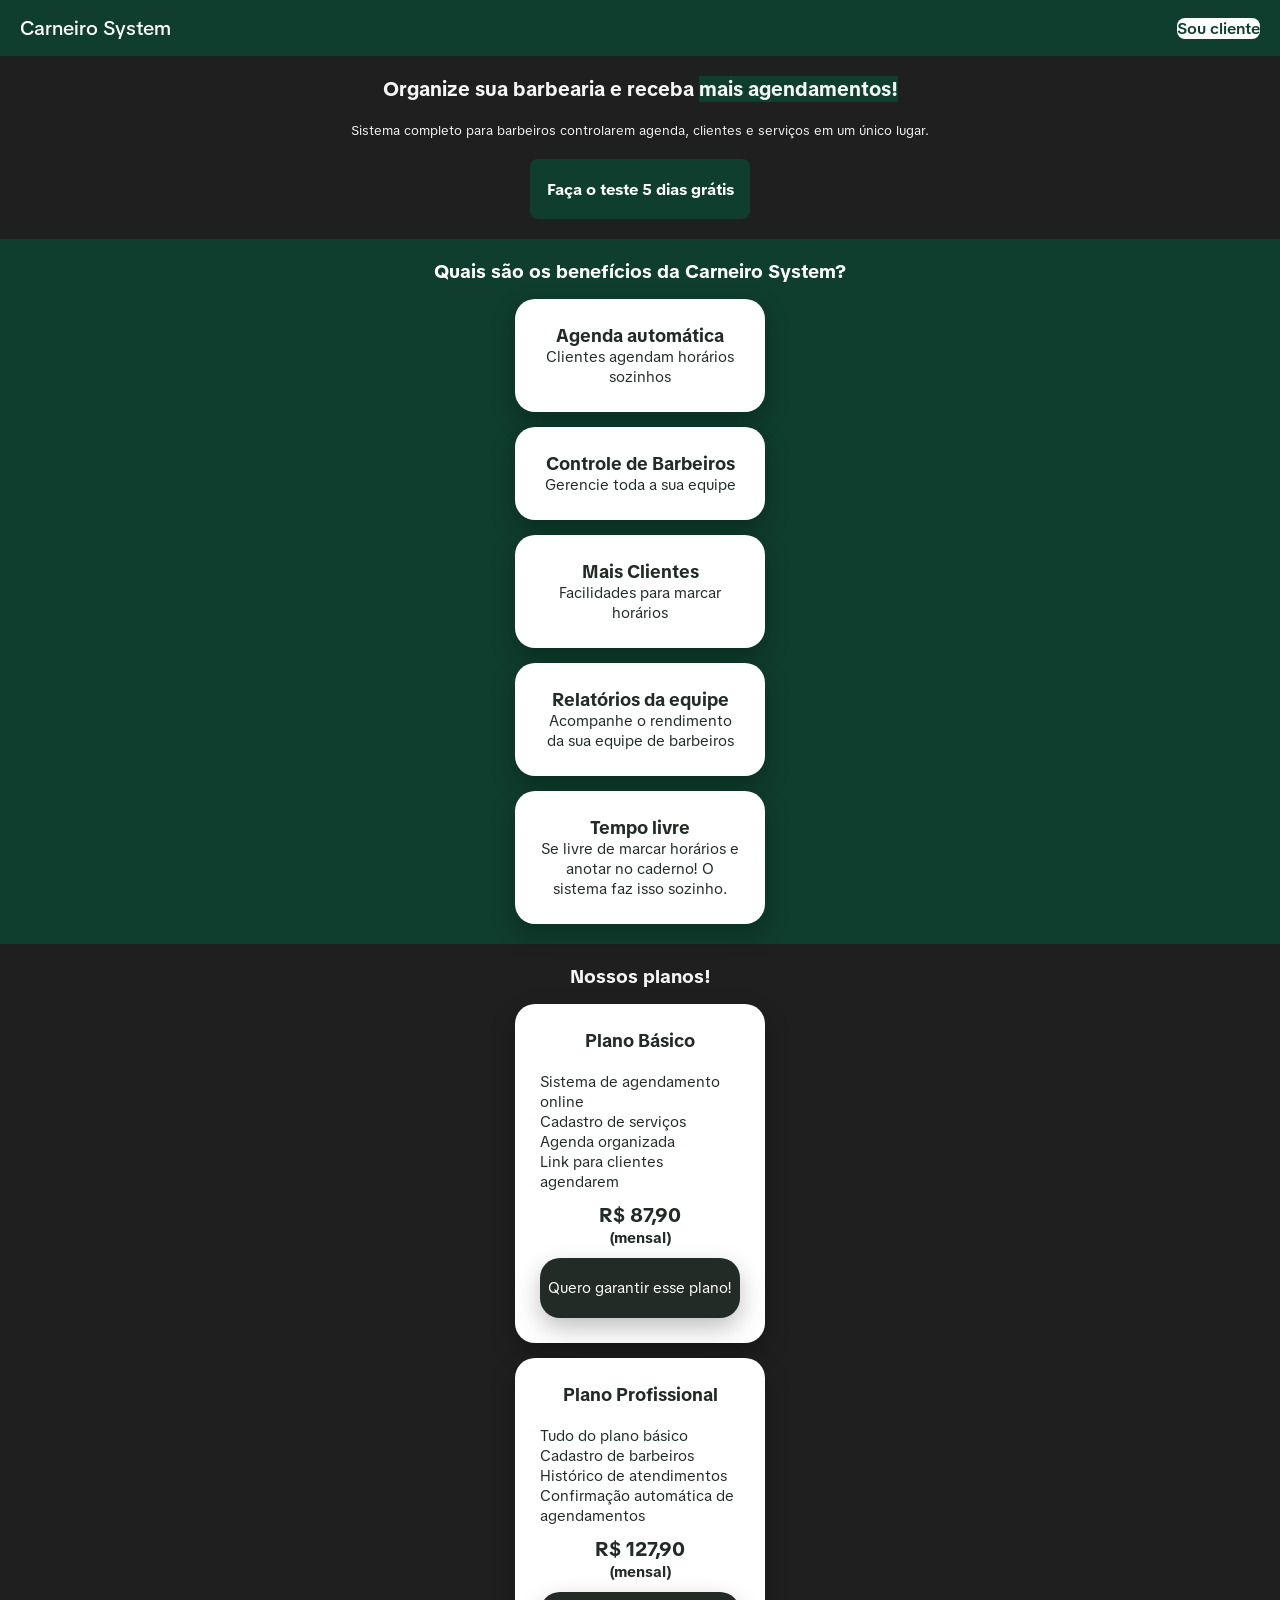
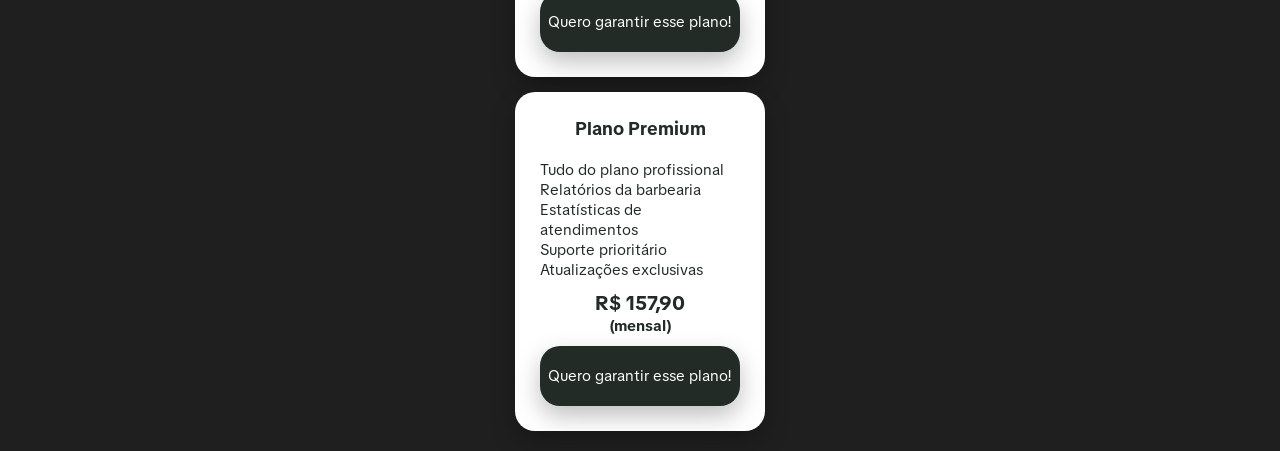
==== index.html @ 97f92b59 "Add files via upload" ====
<!--***************************************************************************************
    LANDING PAGE - TELA PRINCIPAL DO SISTEMA PARA VENDAS E APRESENTAÇÃO DO PRODUTO
*******************************************************************************************-->

<!DOCTYPE html>
<html lang="pt-br">
<head>
    <meta charset="UTF-8">
    <meta name="viewport" content="width=device-width, initial-scale=1.0">
    <link href="https://fonts.googleapis.com/css2?family=TikTok+Sans:opsz,wght@12..36,300..900&display=swap" rel="stylesheet">
    <link rel="stylesheet" href="css/index/index.css">
    <link rel="stylesheet" href="css/index/planos.css">
    <link href="https://fonts.googleapis.com/css2?family=Material+Symbols+Outlined" rel="stylesheet">
    <title>Carneiro System</title>
</head>
<body>

<header>
    <div class="nav-bar">

        <div class="logo">
            Carneiro System
        </div>
        <a href="#" class="btn-cliente">Sou cliente</a>
    </div>
</header>



<section class="principal">
    <div class="txt-principal">
        <h1>
            Organize sua barbearia e receba <strong>mais agendamentos!</strong>
        </h1>
        <p class="txt-sec">
            Sistema completo para barbeiros controlarem agenda, clientes e serviços em um único lugar.
        </p>
        <div class="btn-comecar">
            <a href="https://wa.me/5562981956642?text=Gostaria%20de%20fazer%20o%20teste%20de%205%20dias%20grátis!
"><strong>Faça o teste 5 dias grátis</strong></a>
        </div>
    </div>
</section>
    
<section class="container-cards">
    <h3 class="txt-beneficios">Quais são os benefícios da <strong>Carneiro System?</strong></h3>
    <div class="card-beneficios">
        <h3>Agenda automática</h3>
        <p>Clientes agendam horários sozinhos</p>
    </div>

    <div class="card-beneficios">
        <h3>Controle de Barbeiros</h3>
        <p>Gerencie toda a sua equipe</p>
    </div>

    <div class="card-beneficios">
        <h3>Mais Clientes</h3>
        <p>Facilidades para marcar horários</p>
    </div>

    <div class="card-beneficios">
        <h3>Relatórios da equipe</h3>
        <p>Acompanhe o rendimento da sua equipe de barbeiros</p>
    </div>

    <div class="card-beneficios">
        <h3>Tempo livre</h3>
        <p>Se livre de marcar horários e anotar no caderno! O sistema faz isso sozinho.</p>
    </div>


</section>

<section class="container-planos">
    <h3 class="titulo-planos">Nossos planos!</h3>
    <div class="plano-basico">
        
      <h3 class="titulo-card-planos">Plano Básico</h3>
      
      <p> Sistema de agendamento online</p>
      <p>Cadastro de serviços</p>
      <p>Agenda organizada</p>
      <p>Link para clientes agendarem</p>  
      <h4 class="valor">R$ 87,90 <p class="mensal">(mensal)</p></h4>

      <div class="btn-mensagem">
            <a href="https://wa.me/5562981956642?text=Gostaria%20de%20fazer%20o%20teste%20de%205%20dias%20grátis!">
                Quero garantir esse plano!</a>
        </div>
    </div>
    
    <div class="plano-profissional">
      <h3 class="titulo-card-planos">Plano Profissional</h3>
      <p>Tudo do plano básico</p>
      <p>Cadastro de barbeiros</p>
      <p>Histórico de atendimentos</p>
      <p>Confirmação automática de agendamentos</p>  
      <h4 class="valor">R$ 127,90 <p class="mensal">(mensal)</p></h4>

      <div class="btn-mensagem">
            <a href="https://wa.me/5562981956642?text=Gostaria%20de%20fazer%20o%20teste%20de%205%20dias%20grátis!">
                Quero garantir esse plano!</a>
        </div>
    </div>

    <div class="plano-premium">
        <h3 class="titulo-card-planos">Plano Premium</h3>
            <p>Tudo do plano profissional</p>
            <p>Relatórios da barbearia</p>
            <p>Estatísticas de atendimentos</p>
            <p>Suporte prioritário</p>
            <p>Atualizações exclusivas</p>  
        <h4 class="valor">R$ 157,90 <p class="mensal">(mensal)</p></h4>
        
        <div class="btn-mensagem">
            <a href="https://wa.me/5562981956642?text=Quero%20garantir%20o%20plano%20profissional!">
                Quero garantir esse plano!</a>
        </div>
        
    </div>

</section>

</body>
</html>
---- css/index/index.css ----
/* *************************************************************************************
    LANDING PAGE - TELA PRINCIPAL DO SISTEMA PARA VENDAS E APRESENTAÇÃO DO PRODUTO
****************************************************************************************** */

*{
    margin: 0;
    padding: 0;
    box-sizing: border-box;
    font-family: "TikTok Sans", sans-serif;
    
}

body{
    background-color:#0F0F0F ;
}
header{
    background:#0F3D2E;
    padding:15px 20px;
    
}

.nav-bar{
    display:flex;
    align-items:center;
    justify-content:space-between;
    gap: 30px;
}

.logo{
    color:white;
    font-size:20px;
    font-weight:500;
}

.btn-cliente{
    background:white;
    color:#0F3D2E;
    border-radius:8px;
    text-decoration:none;
    font-weight:600;
    cursor:pointer;
    transition:0.3s;
}

.btn-cliente:hover{
    transform:scale(1.05);
}


strong{
    background-color:#0F3D2E ;
}

.principal{ /* texto principal*/
    background-color: #1F1F1F;
    color: #F5F5F5;
    align-items: center;
    text-align: center;
    padding: 20px;
    font-size: 13px;
    
    
}

.txt-sec{ /* texto secundario*/
    padding: 20px;
}

.txt-beneficios{
    color: #ffffff;
    text-align: center;

}

.btn-comecar{
    height:60px;
    width:220px;
    border-radius:8px;
    background-color: #0F3D2E;
    color:#ffffff;
    display:flex;
    justify-content:center;
    align-items:center;
    margin:auto;
    font-size:16px;
    cursor:pointer;
    transition:0.3s;
}

a{
    text-decoration: none; /* PARA TIRAR A COR E O SUBLINHADO DO BOTAO */
    color: inherit;
    
}

.btn-comecar:hover{
    transform:scale(1.05);
}

.container-cards{
    background-color: #0F3D2E;
    padding: 20px;
    flex-direction: column;
    display: flex;
    gap: 15px;
}
.card-beneficios{
    
    padding: 25px;
    font-size: 15px;
    align-items: center;
    text-align: center;
    margin: auto;
    background-color: #ffffff;
    border-radius: 20px;
    width: 250px;
    color: #222b26;
    box-shadow:0 10px 25px rgba(0,0,0,0.25);
    transition:0.3s;
    
    
}
---- css/index/planos.css ----
*{
    margin: 0;
    padding: 0;
    box-sizing: border-box;
    font-family: "TikTok Sans", sans-serif;
    
}

.titulo-planos{
    text-align: center;
    color: #F5F5F5;
}

.container-planos{
    background-color: #1F1F1F;
    padding: 20px;
    flex-direction: column;
    display: flex;
    gap: 15px;
}

.plano-basico, .plano-profissional, .plano-premium{
    padding: 25px;
    font-size: 15px;
    align-items: center;
    text-align: left;
    margin: auto;
    background-color: #ffffff;
    border-radius: 20px;
    width: 250px;
    color: #222b26;
    box-shadow:0 10px 25px rgba(0,0,0,0.25);
    transition:0.3s;
}

.titulo-card-planos{
    text-align: center;
    padding: 0px 0px 20px;
}

.valor{
    padding: 10px;
    text-align: center;
    font-size: 20px;
}
.mensal{
    font-size: 15px;
}

.btn-mensagem{
    background-color: #222b26;
    box-shadow:0 10px 25px rgba(0,0,0,0.25);
    color: rgb(255, 255, 255);   
    height:60px;
    width:200px;
    border-radius:8px;
    display: flex;
    text-align: center;
    align-items: center;
    justify-content: center;
    border-radius: 20px;
    cursor:pointer;
    transition:0.3s;

}

.btn-mensagem:hover{
    transform:scale(1.05);
}
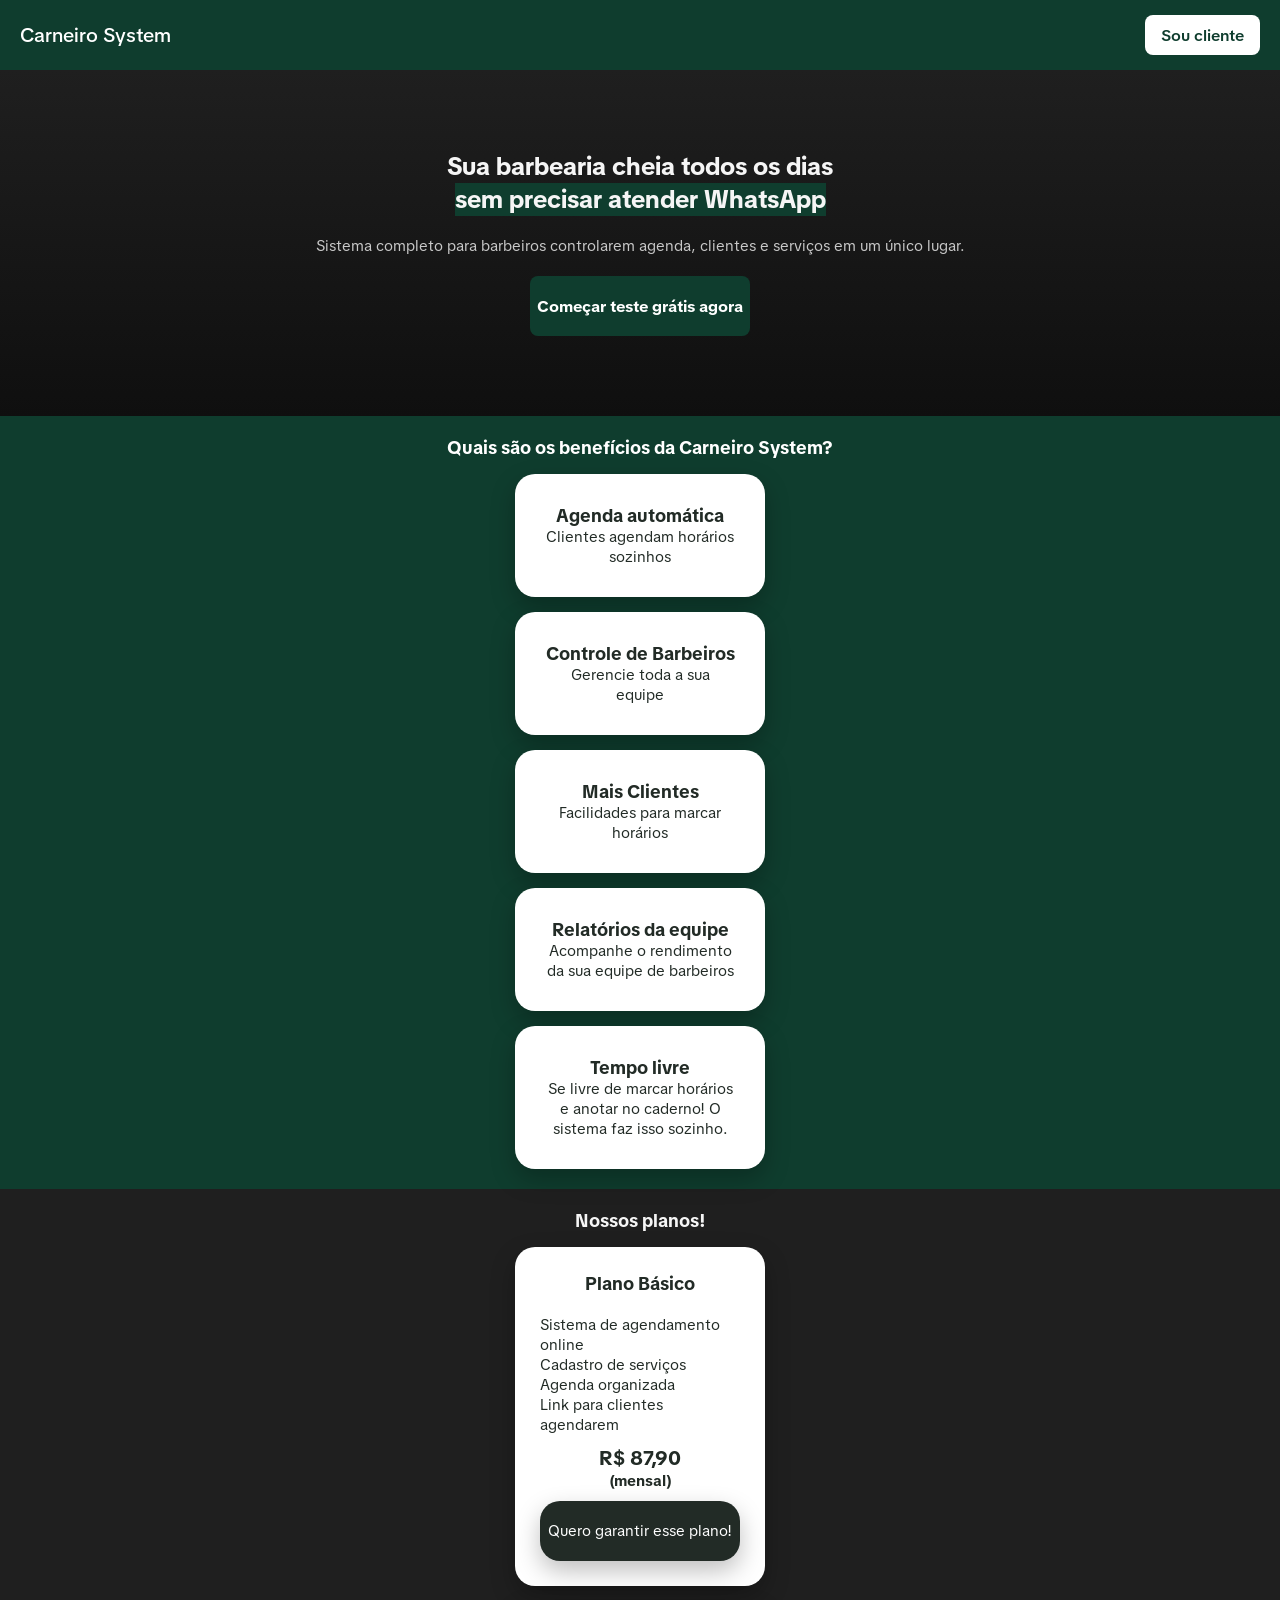
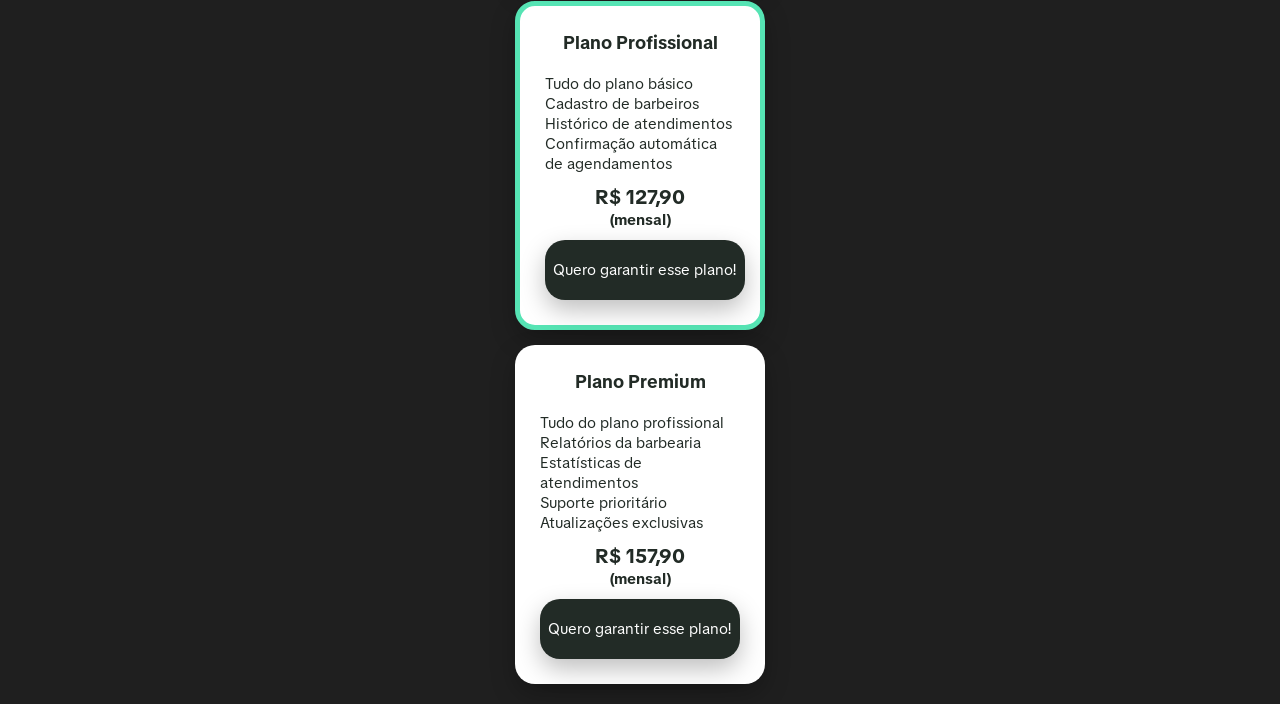
==== commit 94a15ec0: "Update index.html" ====
--- a/index.html
+++ b/index.html
@@ -21,7 +21,7 @@
         <div class="logo">
             Carneiro System
         </div>
-        <a href="#" class="btn-cliente">Sou cliente</a>
+        <a href="pages/login.html" class="btn-cliente">Sou cliente</a>
     </div>
 </header>
 
@@ -30,14 +30,14 @@
 <section class="principal">
     <div class="txt-principal">
         <h1>
-            Organize sua barbearia e receba <strong>mais agendamentos!</strong>
+            Sua barbearia cheia todos os dias <br><strong>sem precisar atender WhatsApp</strong>
         </h1>
         <p class="txt-sec">
             Sistema completo para barbeiros controlarem agenda, clientes e serviços em um único lugar.
         </p>
         <div class="btn-comecar">
             <a href="https://wa.me/5562981956642?text=Gostaria%20de%20fazer%20o%20teste%20de%205%20dias%20grátis!
-"><strong>Faça o teste 5 dias grátis</strong></a>
+"><strong>Começar teste grátis agora</strong></a>
         </div>
     </div>
 </section>
@@ -123,4 +123,4 @@
 </section>
 
 </body>
-</html>+</html>
--- a/css/index/index.css
+++ b/css/index/index.css
@@ -10,6 +10,10 @@
     
 }
 
+h1 { font-size: 25px; }
+h3 { font-size: 18px; }
+p { font-size: 15px; }
+
 body{
     background-color:#0F0F0F ;
 }
@@ -18,6 +22,7 @@
     padding:15px 20px;
     
 }
+
 
 .nav-bar{
     display:flex;
@@ -40,6 +45,11 @@
     font-weight:600;
     cursor:pointer;
     transition:0.3s;
+    width: 115px;
+    height: 40px;
+    align-items: center;
+    justify-content: center;
+    display: flex;
 }
 
 .btn-cliente:hover{
@@ -52,11 +62,11 @@
 }
 
 .principal{ /* texto principal*/
-    background-color: #1F1F1F;
+    background:linear-gradient(180deg, #1F1F1F, #0F0F0F);
     color: #F5F5F5;
     align-items: center;
     text-align: center;
-    padding: 20px;
+    padding: 80px 20px;
     font-size: 13px;
     
     
@@ -64,6 +74,8 @@
 
 .txt-sec{ /* texto secundario*/
     padding: 20px;
+    opacity: 0.8;
+    
 }
 
 .txt-beneficios{
@@ -106,7 +118,7 @@
 }
 .card-beneficios{
     
-    padding: 25px;
+    padding: 30px;
     font-size: 15px;
     align-items: center;
     text-align: center;
@@ -121,4 +133,13 @@
     
 }
 
+.card-beneficios:hover {
+    transform: translateY(-5px);
+}
 
+.plano-profissional {
+    
+    border: 5px solid #56e4b4;
+}
+
+
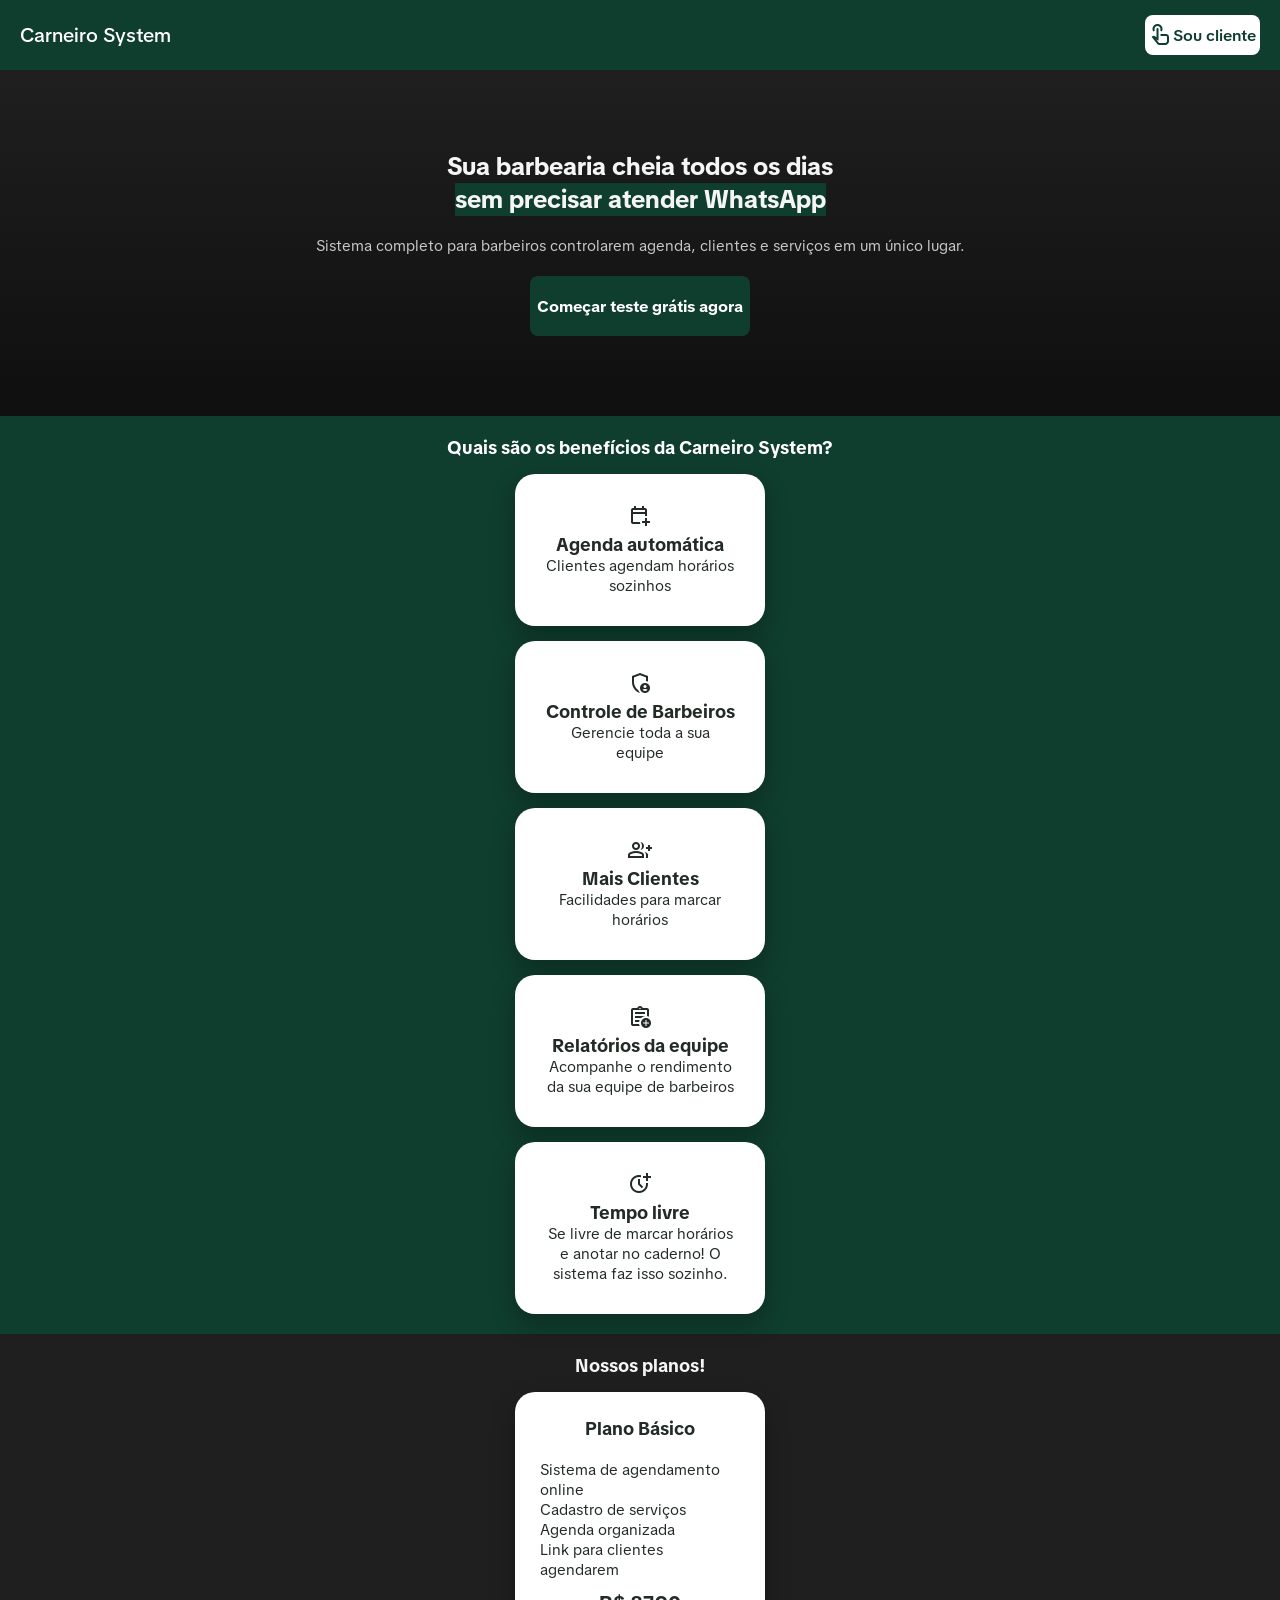
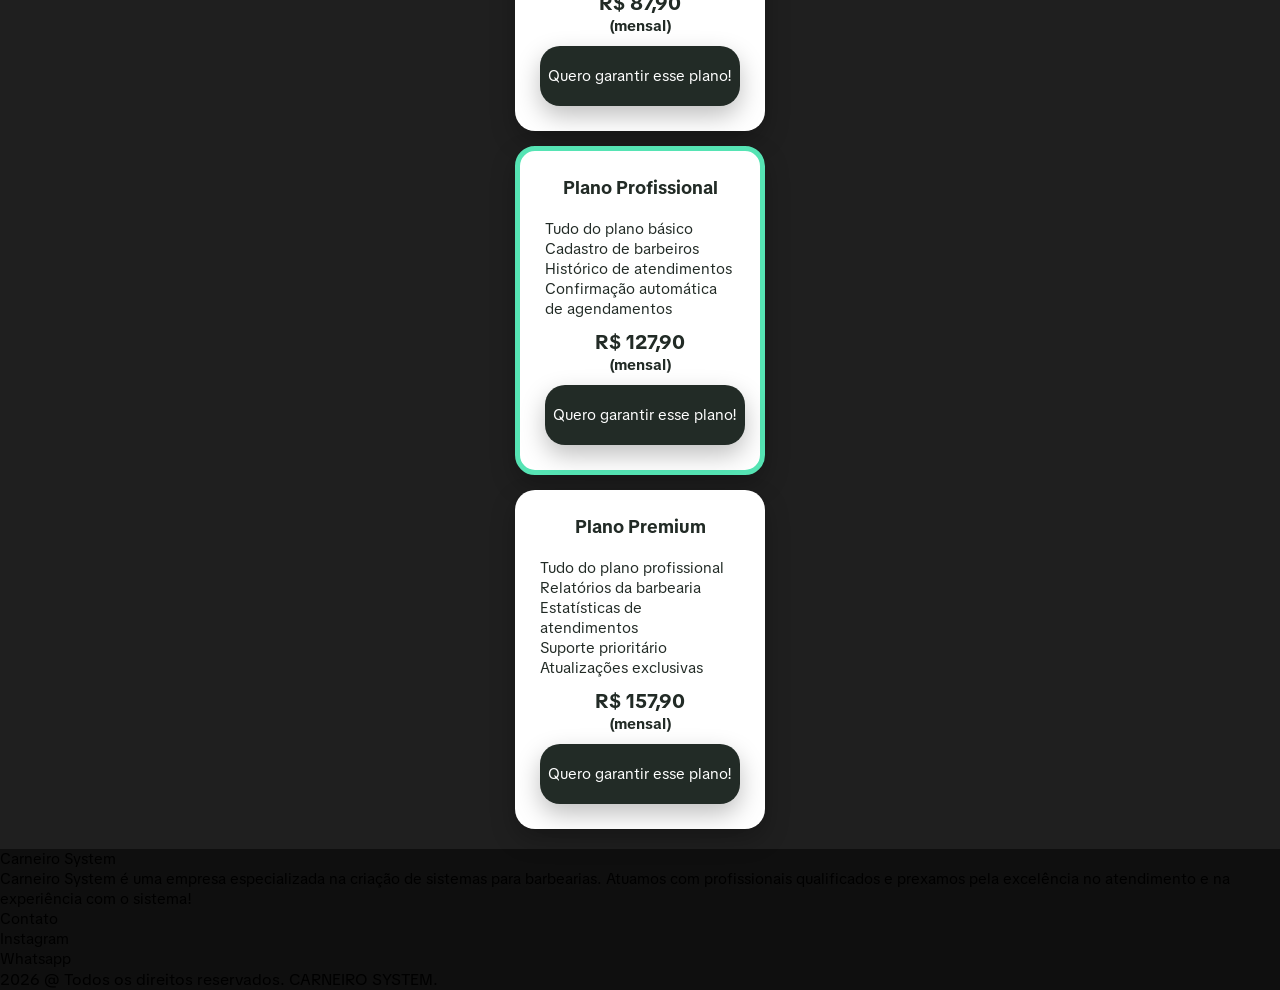
==== commit 813ccbe9: "Update index.html" ====
--- a/index.html
+++ b/index.html
@@ -21,7 +21,9 @@
         <div class="logo">
             Carneiro System
         </div>
-        <a href="pages/login.html" class="btn-cliente">Sou cliente</a>
+        <a href="pages/login.html" class="btn-cliente"> <span class="material-symbols-outlined"><span class="material-symbols-outlined">
+touch_app
+</span></span>Sou cliente</a>
     </div>
 </header>
 
@@ -45,26 +47,31 @@
 <section class="container-cards">
     <h3 class="txt-beneficios">Quais são os benefícios da <strong>Carneiro System?</strong></h3>
     <div class="card-beneficios">
+        <span class="material-symbols-outlined">calendar_add_on</span>
         <h3>Agenda automática</h3>
         <p>Clientes agendam horários sozinhos</p>
     </div>
 
     <div class="card-beneficios">
+        <span class="material-symbols-outlined">admin_panel_settings</span>
         <h3>Controle de Barbeiros</h3>
         <p>Gerencie toda a sua equipe</p>
     </div>
 
     <div class="card-beneficios">
+        <span class="material-symbols-outlined">group_add</span>
         <h3>Mais Clientes</h3>
         <p>Facilidades para marcar horários</p>
     </div>
 
     <div class="card-beneficios">
+        <span class="material-symbols-outlined">assignment_add</span>
         <h3>Relatórios da equipe</h3>
         <p>Acompanhe o rendimento da sua equipe de barbeiros</p>
     </div>
 
     <div class="card-beneficios">
+        <span class="material-symbols-outlined">more_time</span>
         <h3>Tempo livre</h3>
         <p>Se livre de marcar horários e anotar no caderno! O sistema faz isso sozinho.</p>
     </div>
@@ -122,5 +129,27 @@
 
 </section>
 
+<section class="finalizacao">    
+
+    <div class="encerramento">
+        <p>Carneiro System</p>
+        <p>Carneiro System é uma empresa especializada na criação de sistemas para barbearias. Atuamos com profissionais
+        qualificados e prexamos pela excelência no atendimento e na experiência com o sistema!</p>         
+    </div>
+
+    <div class="contato">
+        <p class="contato">Contato</p>
+        <p>Instagram</p>
+        <p>Whatsapp</p>
+       
+    </div>
+
+    <div class="direitos">
+        2026 @ Todos os direitos reservados. CARNEIRO SYSTEM.
+    </div>
+
+
+</section>
+
 </body>
 </html>
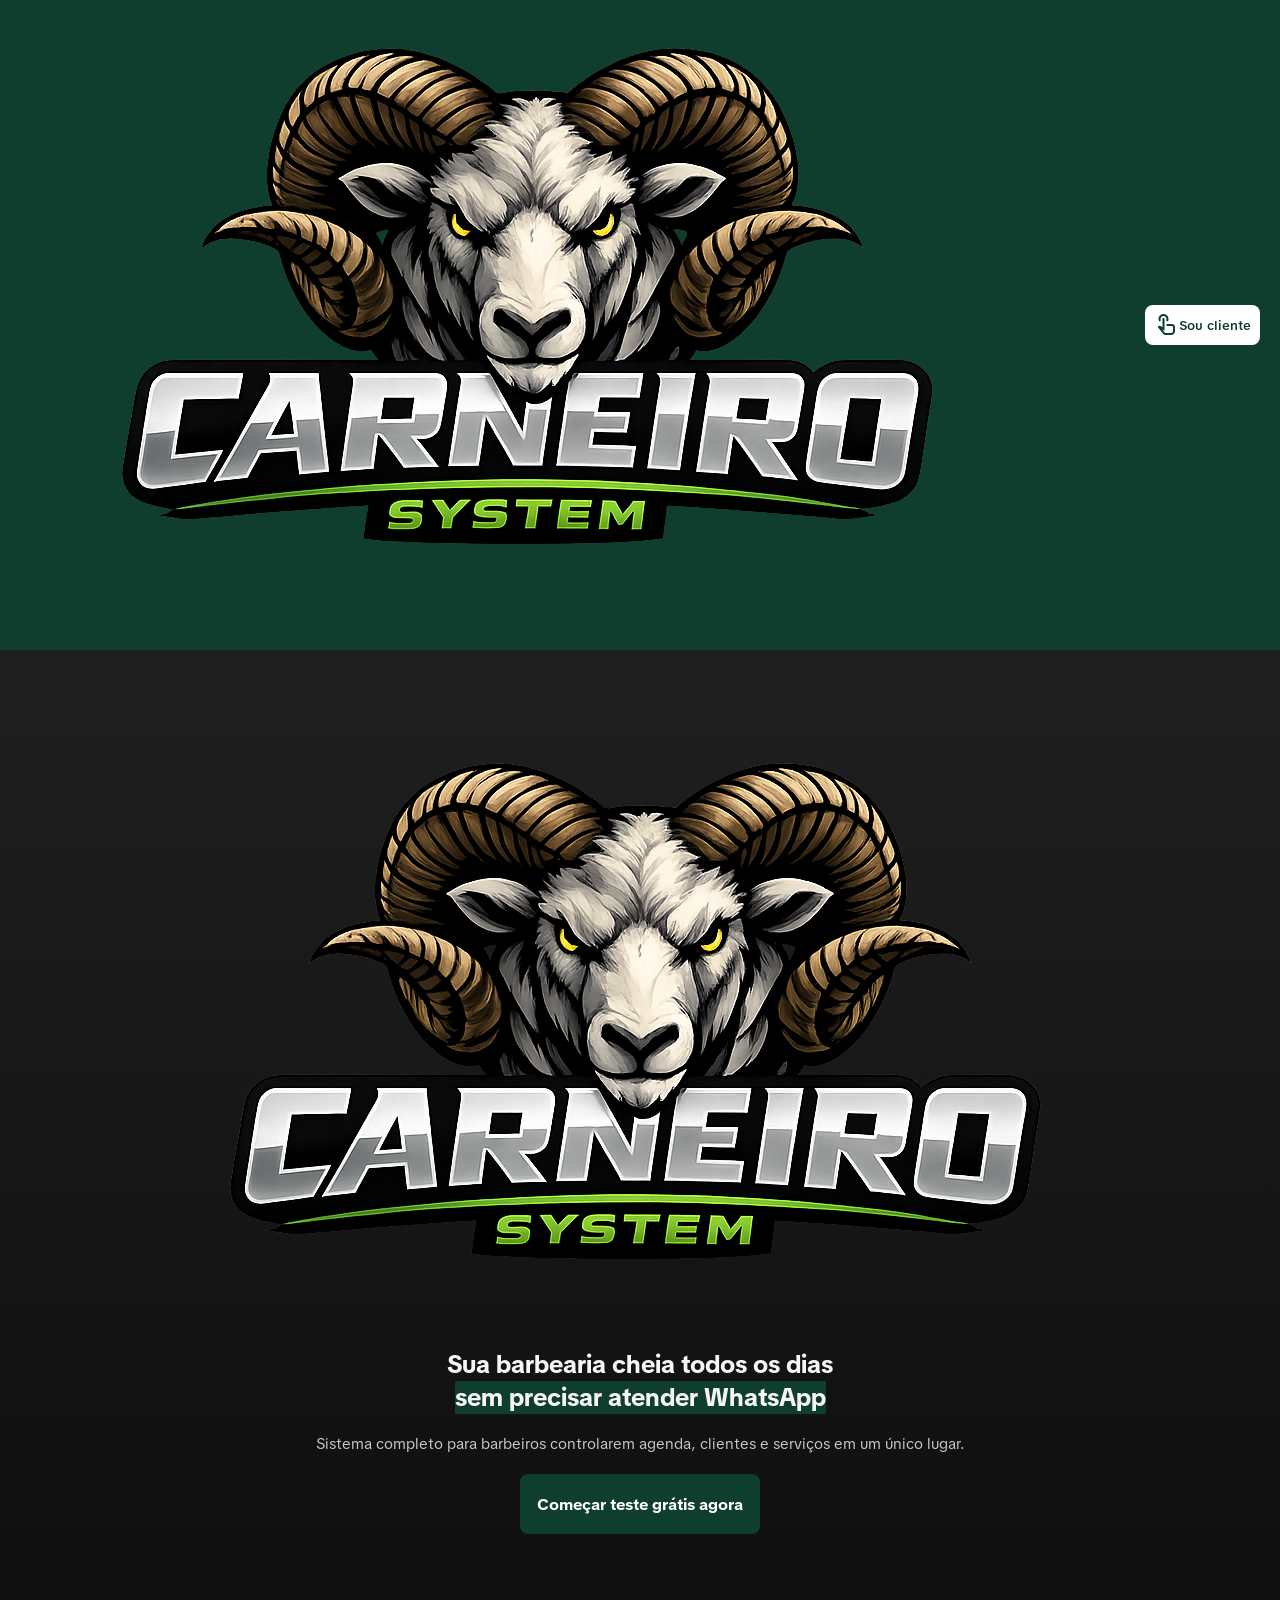
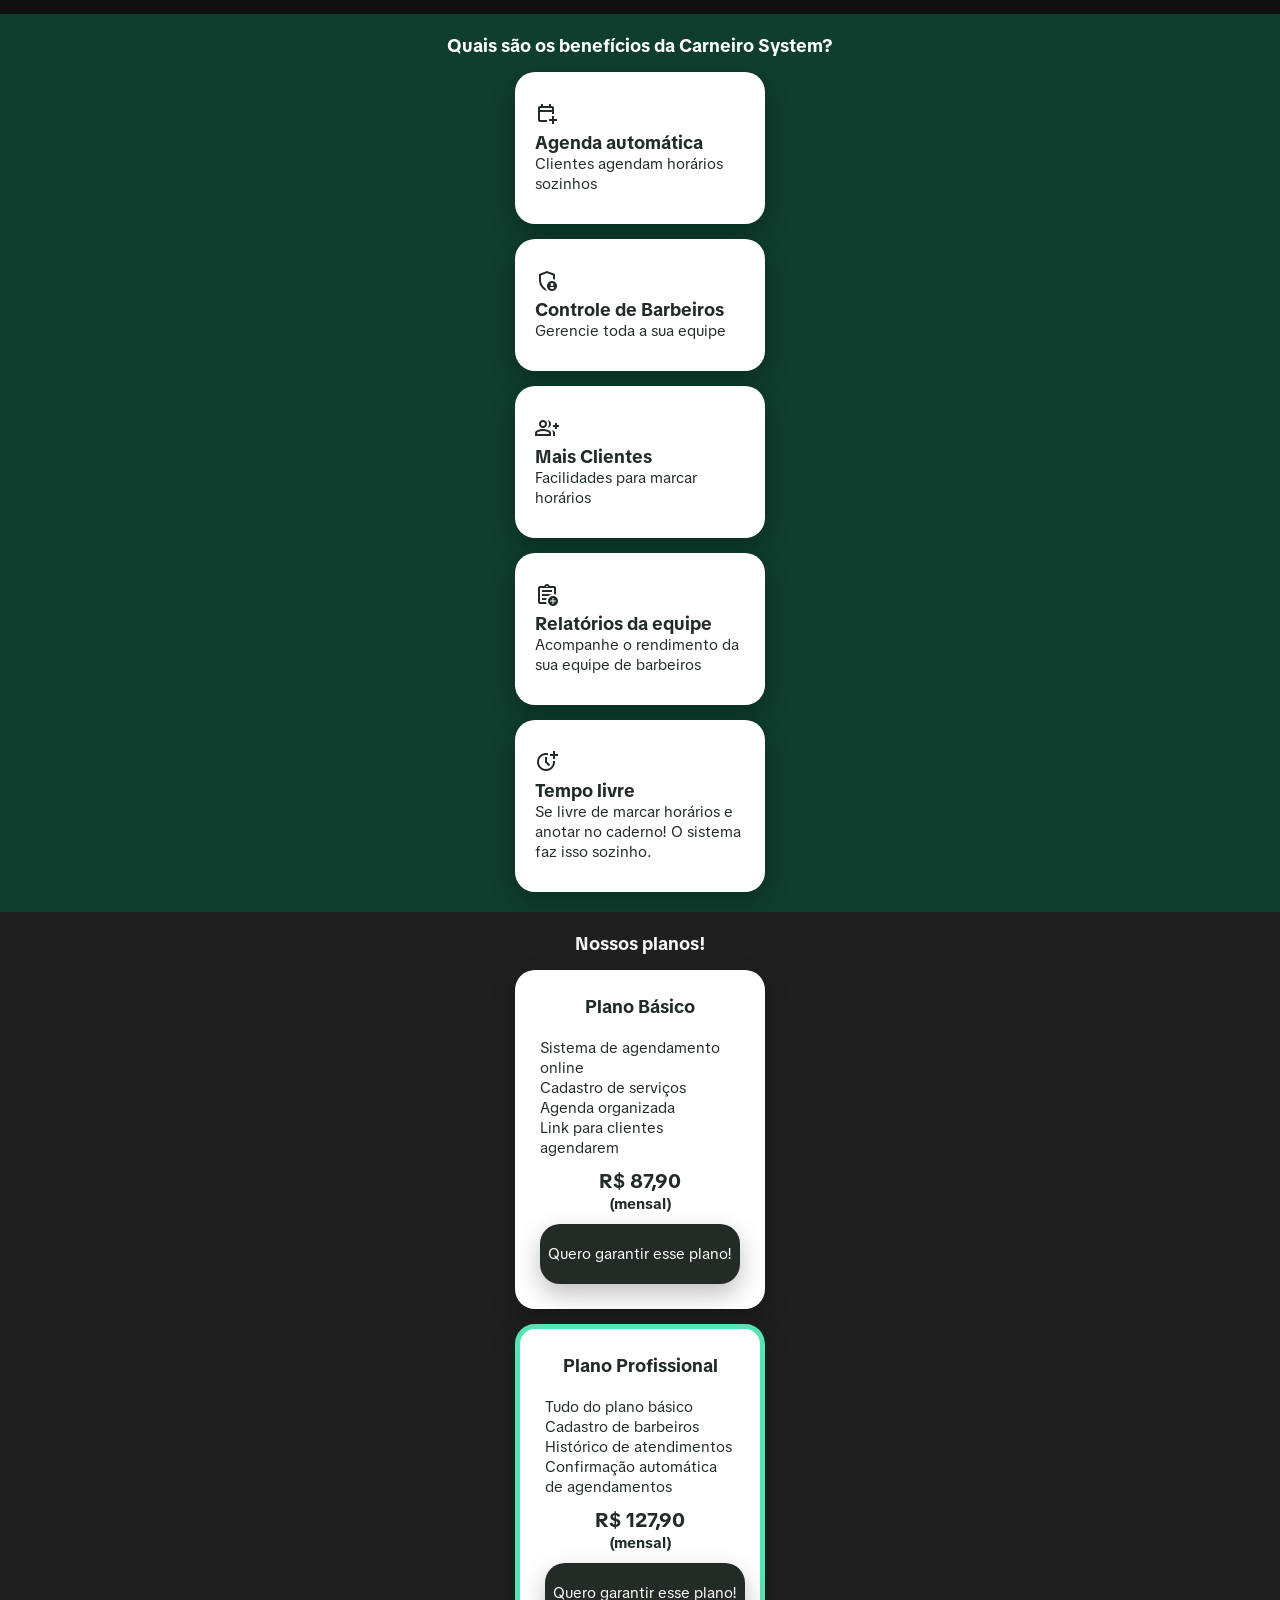
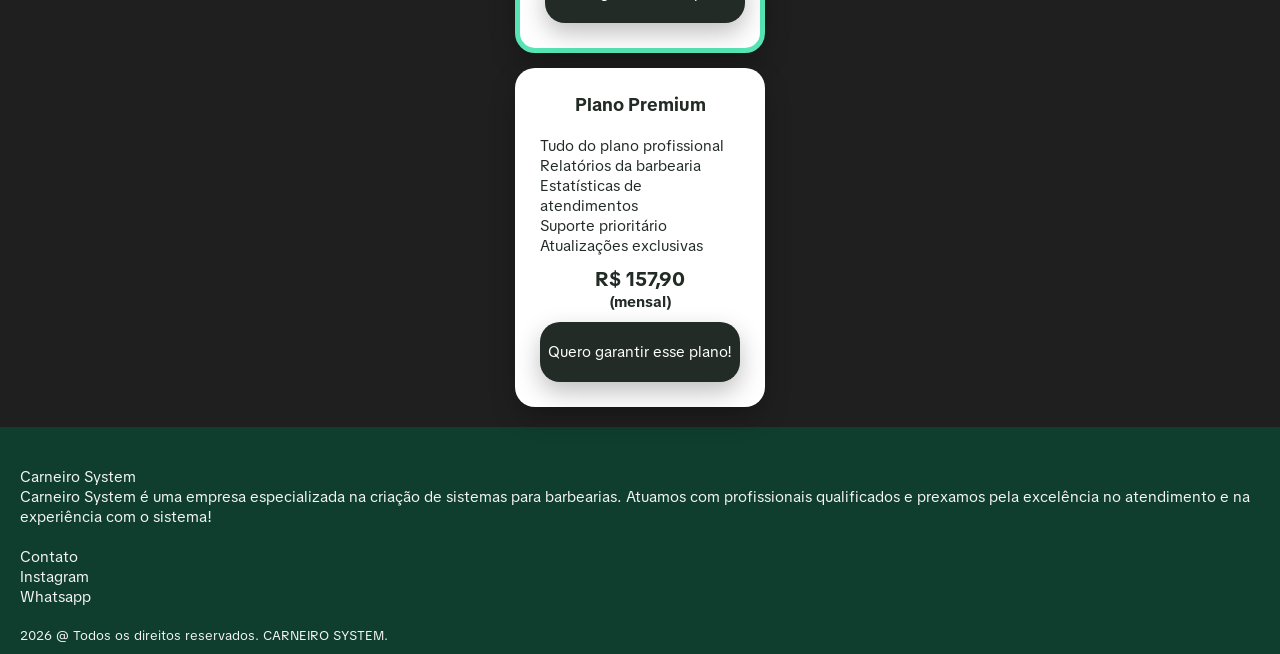
==== commit 0c2526bd: "Update index.html" ====
--- a/index.html
+++ b/index.html
@@ -19,7 +19,7 @@
     <div class="nav-bar">
 
         <div class="logo">
-            Carneiro System
+            <img class="logo" src="img/logo-sem-fundo.png" alt="">
         </div>
         <a href="pages/login.html" class="btn-cliente"> <span class="material-symbols-outlined"><span class="material-symbols-outlined">
 touch_app
@@ -28,9 +28,10 @@
 </header>
 
 
-
 <section class="principal">
     <div class="txt-principal">
+        <img class="logo-foto" src="img/logo-sem-fundo.png" alt="logo">
+
         <h1>
             Sua barbearia cheia todos os dias <br><strong>sem precisar atender WhatsApp</strong>
         </h1>
--- a/css/index/index.css
+++ b/css/index/index.css
@@ -43,6 +43,7 @@
     border-radius:8px;
     text-decoration:none;
     font-weight:600;
+    font-size: small;
     cursor:pointer;
     transition:0.3s;
     width: 115px;
@@ -86,7 +87,7 @@
 
 .btn-comecar{
     height:60px;
-    width:220px;
+    width:240px;
     border-radius:8px;
     background-color: #0F3D2E;
     color:#ffffff;
@@ -118,10 +119,10 @@
 }
 .card-beneficios{
     
-    padding: 30px;
+    padding: 30px 20px 30px 20px;
     font-size: 15px;
-    align-items: center;
-    text-align: center;
+    /*align-items: center;*/
+    text-align: left;
     margin: auto;
     background-color: #ffffff;
     border-radius: 20px;
@@ -142,4 +143,32 @@
     border: 5px solid #56e4b4;
 }
 
+.finalizacao{
+    background-color: #0F3D2E;
+    color: #F5F5F5;
+    padding: 20px 20px 10px 20px;
+    text-align: left;
+    font-size: small;
+    
+}
 
+.encerramento{    
+    text-align: left;
+    padding: 20px 0px 20px 0px;
+}
+
+.telefone{
+    background-color: #0F0F0F;
+    border-radius: 20px;
+    height: 50px;
+    align-items: center;
+    justify-content: center;
+    display: flex;
+}
+
+.direitos{
+    padding: 20px 0px 0px 0px;
+}
+
+
+
--- a/css/index/planos.css
+++ b/css/index/planos.css
@@ -33,6 +33,9 @@
     transition:0.3s;
 }
 
+.plano-profissional:hover{
+    transform: translateY(-5px);
+}
 .titulo-card-planos{
     text-align: center;
     padding: 0px 0px 20px;
@@ -66,4 +69,5 @@
 
 .btn-mensagem:hover{
     transform:scale(1.05);
-}+}
+
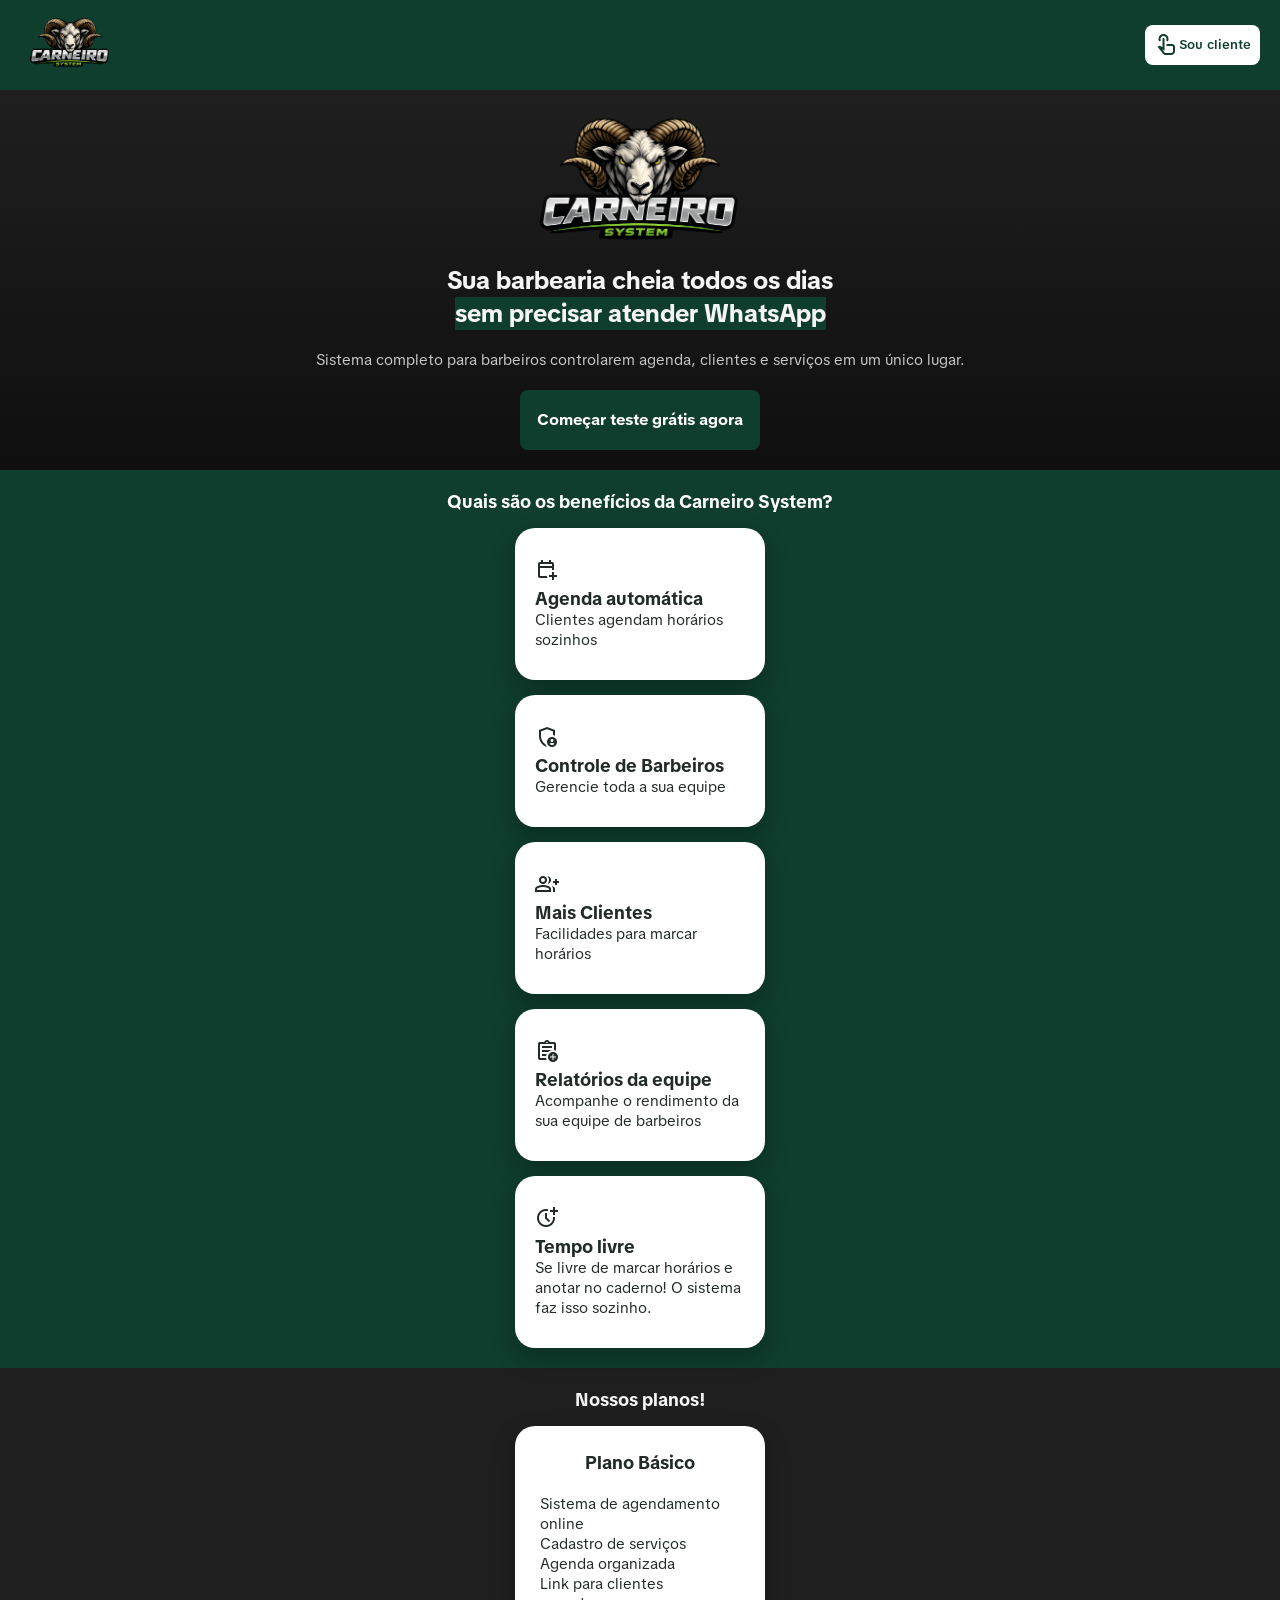
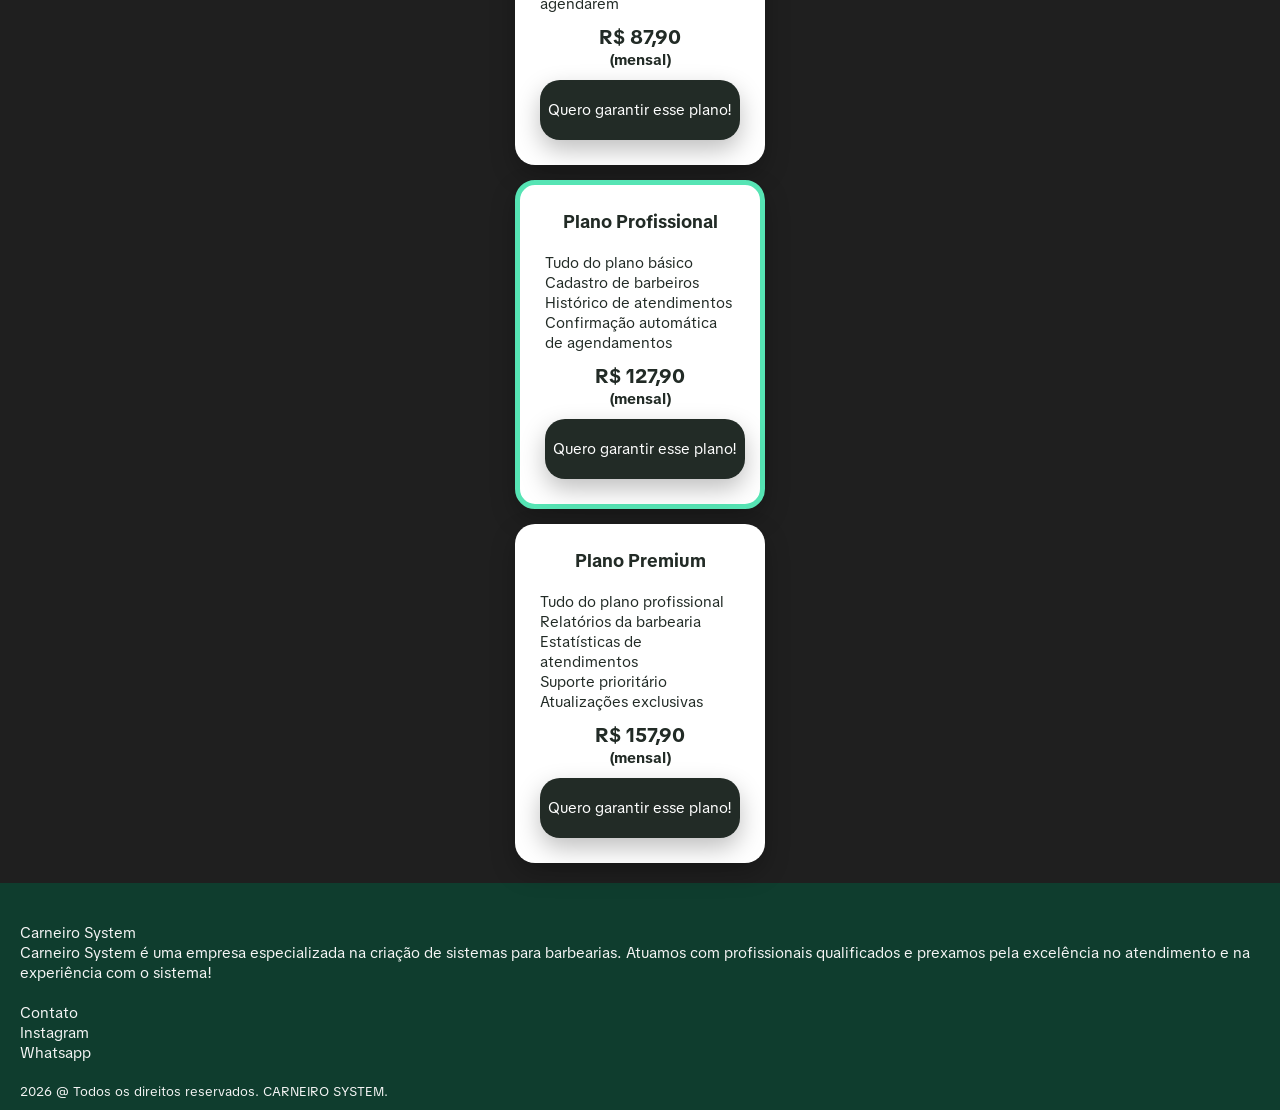
==== commit e580ed47: "Update index.html" ====
--- a/index.html
+++ b/index.html
@@ -133,13 +133,15 @@
 <section class="finalizacao">    
 
     <div class="encerramento">
-        <p>Carneiro System</p>
+        <p class="carneiro-system">Carneiro System</p>
+        <div class="linha"></div>
         <p>Carneiro System é uma empresa especializada na criação de sistemas para barbearias. Atuamos com profissionais
         qualificados e prexamos pela excelência no atendimento e na experiência com o sistema!</p>         
     </div>
 
     <div class="contato">
         <p class="contato">Contato</p>
+        <div class="linha"></div>
         <p>Instagram</p>
         <p>Whatsapp</p>
        
--- a/css/index/index.css
+++ b/css/index/index.css
@@ -67,7 +67,7 @@
     color: #F5F5F5;
     align-items: center;
     text-align: center;
-    padding: 80px 20px;
+    padding: 20px 20px;
     font-size: 13px;
     
     
@@ -170,5 +170,17 @@
     padding: 20px 0px 0px 0px;
 }
 
+.logo-foto{
+    width: 250px;
+    height: auto;
+    
+}
 
+.logo{
+    width: 100px;
+    height: auto;
+    justify-content: center;
+    display: flex;
+    align-items: center;
+}
 
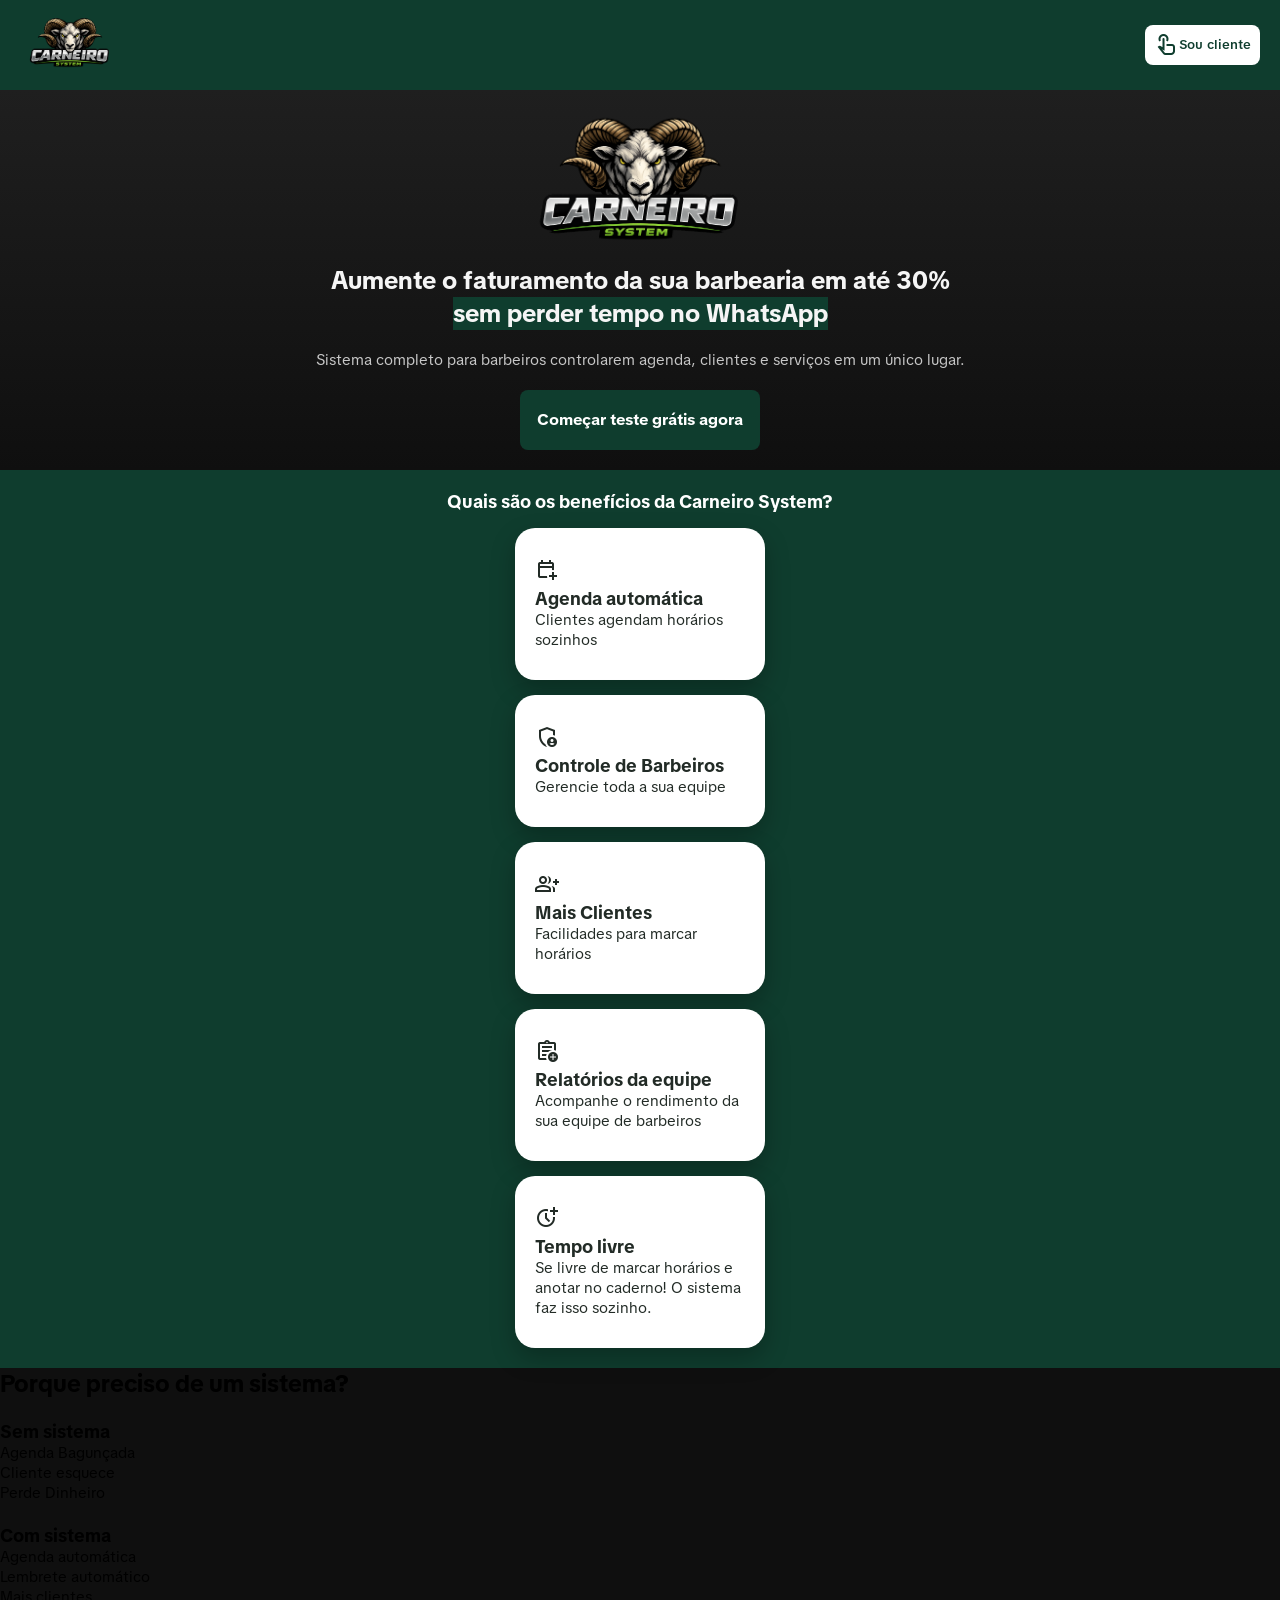
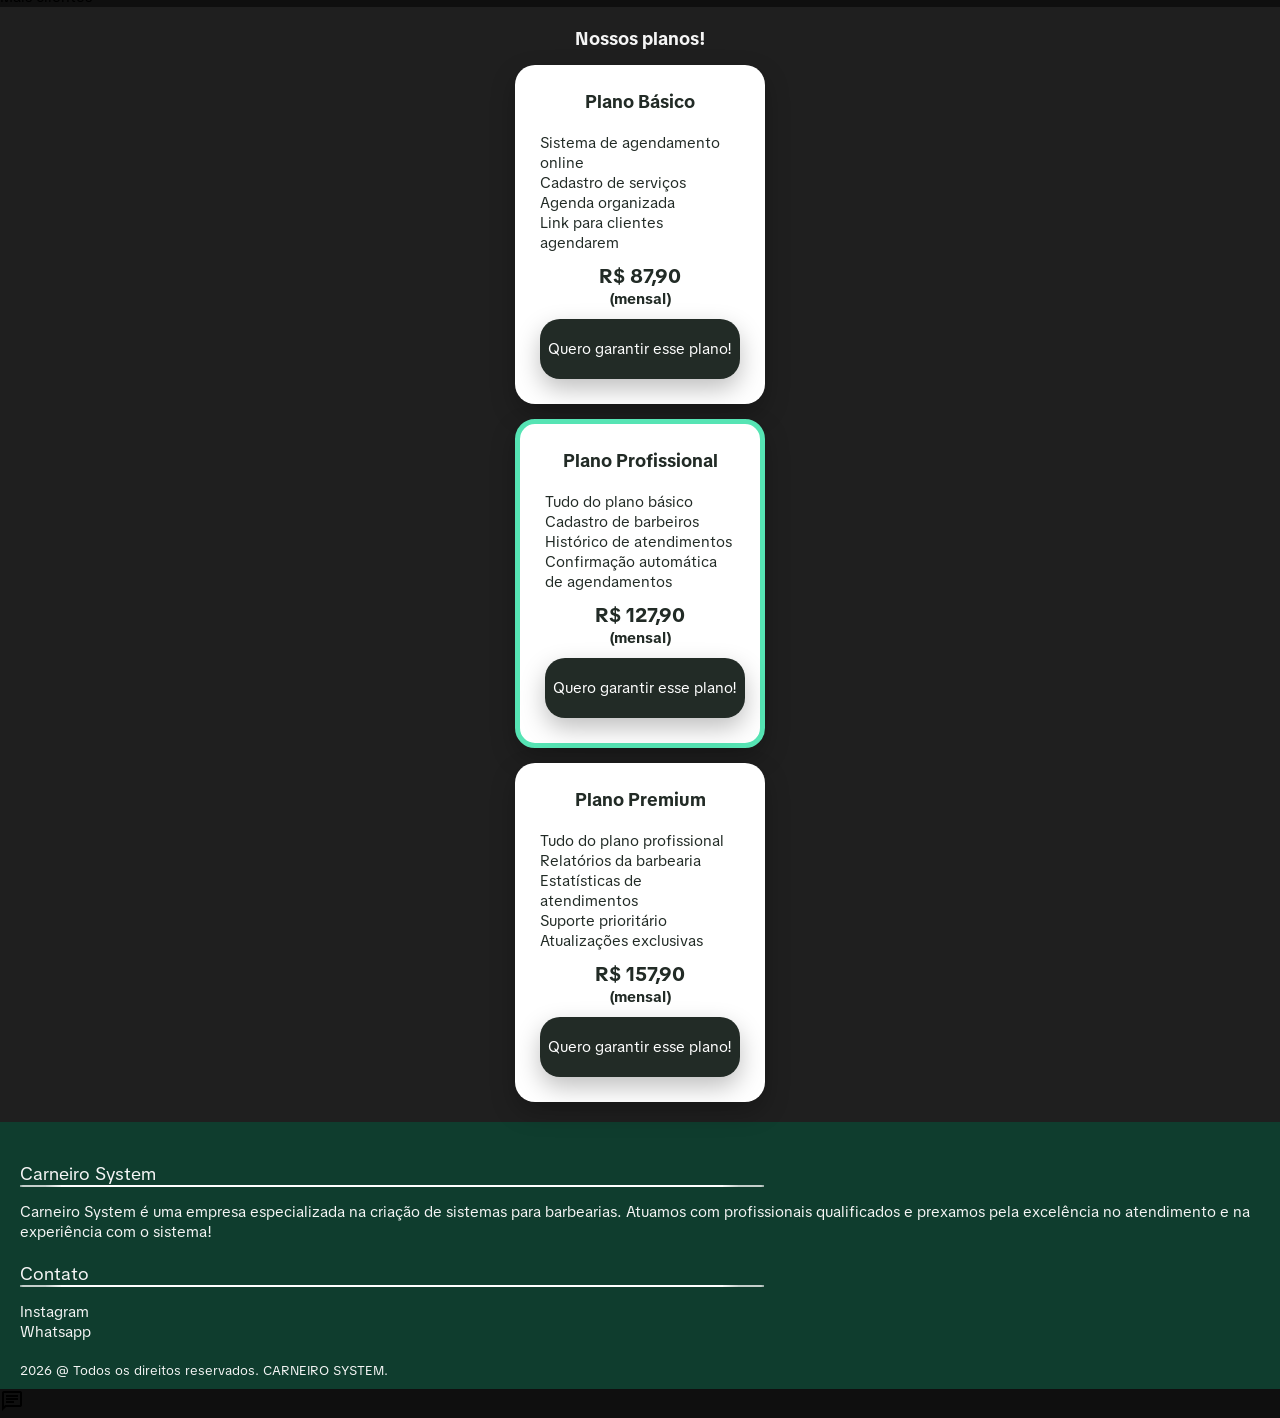
==== commit e996206c: "Update index.html" ====
--- a/index.html
+++ b/index.html
@@ -33,7 +33,7 @@
         <img class="logo-foto" src="img/logo-sem-fundo.png" alt="logo">
 
         <h1>
-            Sua barbearia cheia todos os dias <br><strong>sem precisar atender WhatsApp</strong>
+            Aumente o faturamento da sua barbearia em até 30% <br><strong>sem perder tempo no WhatsApp</strong>
         </h1>
         <p class="txt-sec">
             Sistema completo para barbeiros controlarem agenda, clientes e serviços em um único lugar.
@@ -47,6 +47,7 @@
     
 <section class="container-cards">
     <h3 class="txt-beneficios">Quais são os benefícios da <strong>Carneiro System?</strong></h3>
+    
     <div class="card-beneficios">
         <span class="material-symbols-outlined">calendar_add_on</span>
         <h3>Agenda automática</h3>
@@ -79,6 +80,39 @@
 
 
 </section>
+
+
+<section class="card-prova"> <!--CARDS DA PROVA SOCIAL ANTES VS DEPOIS-->
+    
+    <h2 class="why-system">Porque preciso de um sistema?</h2>
+
+    <div class="antes">
+        <div class="icone-fechar">
+            <img src="img/close.png" alt="">            
+        </div>
+        
+        <h3 class="no-system">Sem sistema</h3>
+        <p>Agenda Bagunçada</p>
+        <p>Cliente esquece</p>
+        <p>Perde Dinheiro</p>
+    </div>
+
+    
+    <div class="depois">
+
+        <div class="icone-check">
+            <img src="img/check.png" alt="">
+        </div>
+        <h3 class="with-system">Com sistema</h3>
+        <p>Agenda automática</p>
+        <p>Lembrete automático</p>
+        <p>Mais clientes</p>
+    </div>
+
+
+</section>
+
+
 
 <section class="container-planos">
     <h3 class="titulo-planos">Nossos planos!</h3>
@@ -154,5 +188,15 @@
 
 </section>
 
+
+<a href="https://wa.me/5562981956642?text=Quero%20aumentar%20o%20faturamento%20da%20minha%20barbearia!"
+   class="btn-whatsapp"
+   target="_blank">
+   
+   <span class="material-symbols-outlined">chat</span>
+</a>
+
+
+
 </body>
 </html>
--- a/css/index/index.css
+++ b/css/index/index.css
@@ -24,20 +24,30 @@
 }
 
 
-.nav-bar{
+.nav-bar{ /* BARRA SUPERIOR*/
     display:flex;
     align-items:center;
     justify-content:space-between;
     gap: 30px;
 }
 
-.logo{
-    color:white;
-    font-size:20px;
-    font-weight:500;
+.logo-foto{ /* LOGO PRINCIPAL*/
+    width: 250px;
+    height: auto;
+    
 }
 
-.btn-cliente{
+.logo{ /* LOGO DA NAVBAR*/
+    width: 100px;
+    height: auto;
+    justify-content: center;
+    display: flex;
+    align-items: center;
+}
+
+
+
+.btn-cliente{ /* BOTAO PARA ENTRAR NO SISTEMA*/
     background:white;
     color:#0F3D2E;
     border-radius:8px;
@@ -53,12 +63,12 @@
     display: flex;
 }
 
-.btn-cliente:hover{
+.btn-cliente:hover{ /* EFEITO DO BOTAO DESKTOP*/
     transform:scale(1.05);
 }
 
 
-strong{
+strong{ /* FUNDO DA TAG STRONG*/
     background-color:#0F3D2E ;
 }
 
@@ -79,13 +89,13 @@
     
 }
 
-.txt-beneficios{
+.txt-beneficios{ /* TITULO BENEFICIOS*/
     color: #ffffff;
     text-align: center;
 
 }
 
-.btn-comecar{
+.btn-comecar{ /* PRIMEIRO BOTAO DE COMEÇAR TESTE GRATIS*/
     height:60px;
     width:240px;
     border-radius:8px;
@@ -106,18 +116,18 @@
     
 }
 
-.btn-comecar:hover{
+.btn-comecar:hover{ /* EFEITO PRIMEIRO BOTAO COMEÇAR*/
     transform:scale(1.05);
 }
 
-.container-cards{
+.container-cards{ /* FUNDO DA SECTION DOS CARDS BENEFICIOS*/
     background-color: #0F3D2E;
     padding: 20px;
     flex-direction: column;
     display: flex;
     gap: 15px;
 }
-.card-beneficios{
+.card-beneficios{ /* CARDS BENEFICIOS*/
     
     padding: 30px 20px 30px 20px;
     font-size: 15px;
@@ -134,16 +144,16 @@
     
 }
 
-.card-beneficios:hover {
+.card-beneficios:hover { /* EFEITO DESKTOP DOS CARDS BENEFICIOS*/
     transform: translateY(-5px);
 }
 
-.plano-profissional {
+.plano-profissional { /* EFEITO CARD PLANO PROFISSIONAL*/
     
     border: 5px solid #56e4b4;
 }
 
-.finalizacao{
+.finalizacao{ /*FINALIZACAO DO SITE*/
     background-color: #0F3D2E;
     color: #F5F5F5;
     padding: 20px 20px 10px 20px;
@@ -152,7 +162,20 @@
     
 }
 
-.encerramento{    
+.contato, .carneiro-system{ /* FONTE DO FINAL DA PAGINA*/
+    font-size: large;
+}
+
+.linha{ /* LINHA DE DESIGN*/
+    background-color: #ffffff;
+    border-radius: 20%;
+    height: 2px;
+    width: 60%;
+    margin-bottom: 15px;
+    
+}
+
+.encerramento{    /* ALINHAMENTO DO FINAL DA PAGINA*/
     text-align: left;
     padding: 20px 0px 20px 0px;
 }
@@ -166,21 +189,10 @@
     display: flex;
 }
 
-.direitos{
+.direitos{ /* FOOTER DA PAGINA*/
     padding: 20px 0px 0px 0px;
 }
 
-.logo-foto{
-    width: 250px;
-    height: auto;
-    
-}
 
-.logo{
-    width: 100px;
-    height: auto;
-    justify-content: center;
-    display: flex;
-    align-items: center;
-}
 
+
